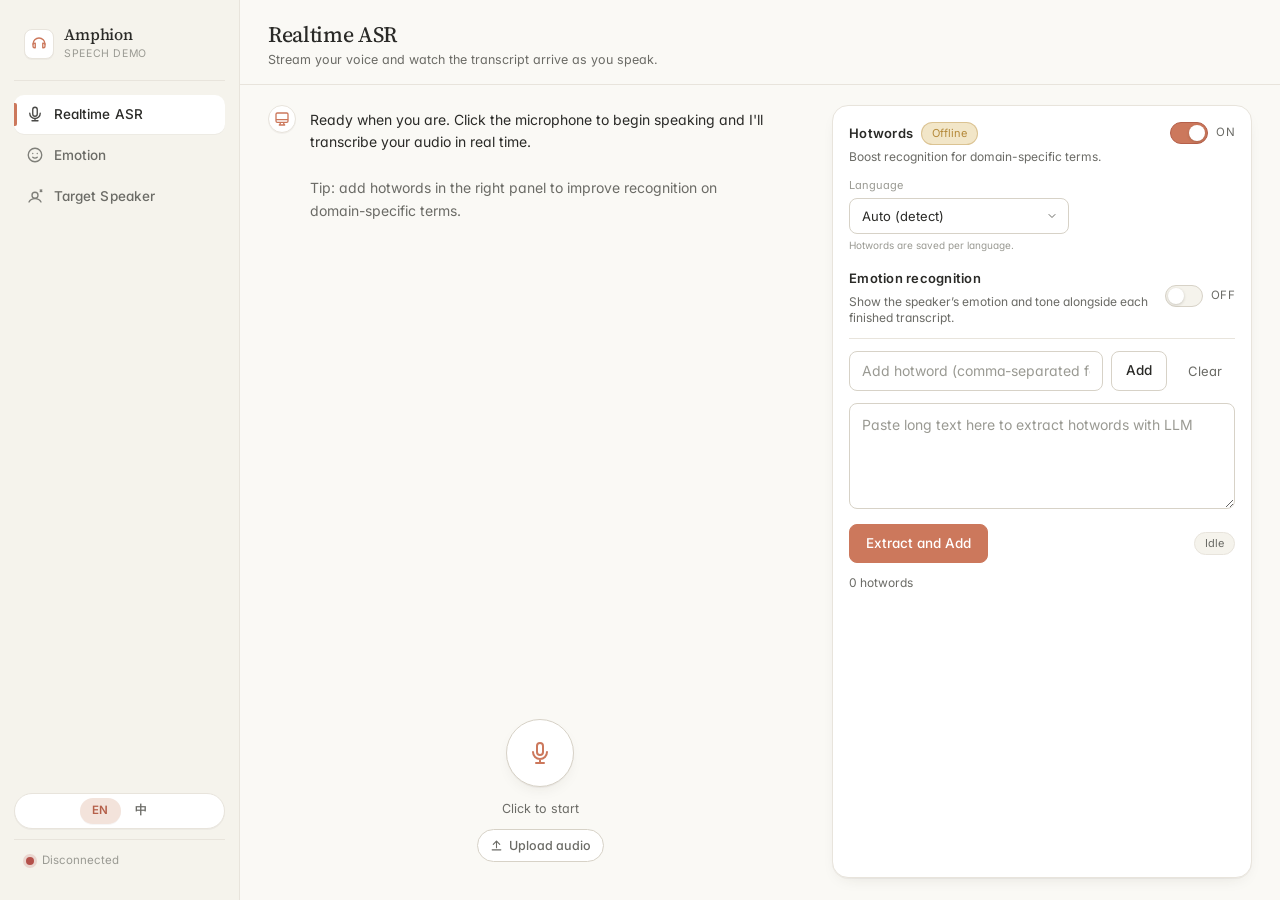
==== frontend/index.html @ e6452154 "feat: audio analyze API, REST uploads, and doc address updates Add POST /api/audio/analyze with text" ====
<!DOCTYPE html>
<html lang="en">
<head>
  <meta charset="UTF-8" />
  <meta name="viewport" content="width=device-width, initial-scale=1.0" />
  <title data-i18n-doc-title="asr.titleTag" data-i18n="asr.titleTag">Amphion Demo</title>
  <link rel="preconnect" href="https://fonts.googleapis.com" />
  <link rel="preconnect" href="https://fonts.gstatic.com" crossorigin />
  <link
    href="https://fonts.googleapis.com/css2?family=Inter:wght@300;400;500;600&family=Source+Serif+4:wght@400;500;600&display=swap"
    rel="stylesheet"
  />
  <!-- Pre-compiled Tailwind utilities (see scripts/build_tailwind.sh).
       Loaded before style.css so our custom rules win on equal specificity. -->
  <link rel="stylesheet" href="tailwind.css" />
  <link rel="stylesheet" href="style.css" />
</head>
<body data-page="asr">
  <div class="app-shell">
    <!-- Sidebar is injected by sidebar.js -->
    <main class="app-main">
      <header class="page-header">
        <div>
          <h1 class="page-title" data-i18n="asr.title">Realtime ASR</h1>
          <p class="page-sub" data-i18n="asr.subtitle">Stream your voice and watch the transcript arrive as you speak.</p>
        </div>
      </header>

      <div class="page-content">
        <div class="flex-1 min-h-0 flex flex-col lg:flex-row gap-5">
          <section class="flex-1 min-h-0 flex flex-col">
            <div id="chat-area" class="flex-1 min-h-0 overflow-y-auto pr-1 mb-4">
              <div class="chat-row chat-row-ai chat-bubble-float">
                <div class="flex gap-3 max-w-2xl items-start">
                  <div class="chat-avatar flex-shrink-0">
                    <svg class="w-4 h-4" fill="none" stroke="currentColor" viewBox="0 0 24 24">
                      <path stroke-linecap="round" stroke-linejoin="round" stroke-width="2"
                            d="M9.75 17L9 20l-1 1h8l-1-1-.75-3M3 13h18M5 17h14a2 2 0 002-2V5a2 2 0 00-2-2H5a2 2 0 00-2 2v10a2 2 0 002 2z"/>
                    </svg>
                  </div>
                  <div class="chat-bubble chat-bubble-ai leading-relaxed" data-i18n-html="asr.greeting.html">
                    Ready when you are. Click the microphone to begin speaking and I'll transcribe your audio in real time.
                    <br/><br/>
                    <span class="text-muted">Tip: add hotwords in the right panel to improve recognition on domain-specific terms.</span>
                  </div>
                </div>
              </div>
            </div>

            <div class="flex-shrink-0 flex flex-col items-center pb-4 pt-2">
              <div class="mic-btn-wrapper">
                <div class="pulse-ring"></div>
                <div class="pulse-ring"></div>
                <div class="pulse-ring"></div>
                <button id="mic-btn" class="mic-btn" type="button"
                        data-i18n-attr-aria-label="asr.mic.aria" aria-label="Toggle microphone">
                  <svg id="mic-icon" class="w-6 h-6" fill="none" stroke="currentColor" viewBox="0 0 24 24">
                    <path stroke-linecap="round" stroke-linejoin="round" stroke-width="2"
                          d="M19 11a7 7 0 01-7 7m0 0a7 7 0 01-7-7m7 7v4m0 0H8m4 0h4m-4-8a3 3 0 01-3-3V5a3 3 0 116 0v6a3 3 0 01-3 3z"/>
                  </svg>
                </button>
              </div>
              <p id="mic-status" data-i18n="asr.mic.start">Click to start</p>
              <div class="upload-row">
                <input id="upload-input" type="file" accept="audio/*" hidden />
                <button id="upload-btn" class="btn-upload" type="button"
                        data-i18n-attr-aria-label="asr.upload.aria"
                        aria-label="Upload audio file">
                  <svg class="upload-icon" viewBox="0 0 24 24" fill="none" stroke="currentColor"
                       stroke-width="2" stroke-linecap="round" stroke-linejoin="round" aria-hidden="true">
                    <path d="M12 16V4"/>
                    <path d="M6 10l6-6 6 6"/>
                    <path d="M4 20h16"/>
                  </svg>
                  <span class="btn-upload-label" data-i18n="asr.upload.label">Upload audio</span>
                </button>
                <span id="upload-status" class="upload-status" hidden></span>
              </div>
            </div>
          </section>

          <aside class="lg:w-[380px] xl:w-[420px] flex-shrink-0 min-h-0">
            <div id="hotword-panel" class="paper-card p-4 h-full flex flex-col">
              <div class="flex items-start justify-between gap-3 mb-3">
                <div>
                  <div class="flex items-center gap-2">
                    <span class="text-[13px] font-semibold" style="letter-spacing:0.02em"
                          data-i18n="asr.hotword.title">Hotwords</span>
                    <span id="hotword-sync-status" class="status-pill" data-state="waiting">Waiting</span>
                  </div>
                  <p class="text-xs text-muted mt-1" data-i18n="asr.hotword.tip">Boost recognition for domain-specific terms.</p>
                  <div class="mt-3">
                    <label for="asr-lang-select" class="block text-[11px] text-faint mb-1"
                           data-i18n="asr.hotword.lang">Language</label>
                    <select id="asr-lang-select" class="asr-lang-select w-full max-w-[220px]"
                            data-i18n-attr-aria-label="asr.hotword.langSelect.aria"
                            aria-label="ASR input language">
                      <option value="auto" data-i18n="asr.hotword.langOption.auto">Auto (detect)</option>
                      <option value="chinese" data-i18n="asr.hotword.langOption.chinese">Chinese</option>
                      <option value="english" data-i18n="asr.hotword.langOption.english">English</option>
                      <option value="indonesian" data-i18n="asr.hotword.langOption.indonesian">Indonesian</option>
                      <option value="thai" data-i18n="asr.hotword.langOption.thai">Thai</option>
                    </select>
                    <p class="text-[10px] text-faint mt-1" data-i18n="asr.hotword.langTip">Hotwords are saved per language.</p>
                  </div>
                </div>

                <label for="hotword-enabled" class="hotword-switch"
                       data-i18n-attr-title="asr.hotword.toggle.title" title="Toggle hotword influence">
                  <input id="hotword-enabled" type="checkbox" checked />
                  <span class="hotword-switch-track"></span>
                  <span class="hotword-switch-label" data-i18n="asr.hotword.toggle.on">ON</span>
                </label>
              </div>

              <div class="flex items-center justify-between gap-3 mb-3 pb-3"
                   style="border-bottom:1px solid var(--line)">
                <div class="min-w-0">
                  <span class="text-[13px] font-semibold" style="letter-spacing:0.02em"
                        data-i18n="asr.emotion.title">Emotion recognition</span>
                  <p class="text-xs text-muted mt-1"
                     data-i18n="asr.emotion.tip">Attach SER and SEC to the final transcript.</p>
                </div>
                <label for="emotion-toggle" class="hotword-switch"
                       data-i18n-attr-title="asr.emotion.toggle.title"
                       title="Toggle emotion recognition">
                  <input id="emotion-toggle" type="checkbox" />
                  <span class="hotword-switch-track"></span>
                  <span id="emotion-toggle-label" class="hotword-switch-label">OFF</span>
                </label>
              </div>

              <div class="flex gap-2 mb-3">
                <input id="hotword-input" type="text" class="hotword-input flex-1"
                       data-i18n-attr-placeholder="asr.hotword.placeholder"
                       placeholder="Add hotword (comma-separated for batch)" />
                <button id="hotword-add-btn" class="btn-secondary" data-i18n="asr.hotword.add">Add</button>
                <button id="hotword-clear-btn" class="btn-ghost" data-i18n="asr.hotword.clear">Clear</button>
              </div>

              <div class="mb-3">
                <textarea id="hotword-textarea" class="hotword-textarea w-full" rows="4"
                          data-i18n-attr-placeholder="asr.hotword.textarea.placeholder"
                          placeholder="Paste long text here to extract hotwords with LLM"></textarea>
                <div class="mt-2 flex items-center justify-between gap-2">
                  <button id="hotword-extract-btn" class="btn-primary" data-i18n="asr.hotword.extract">Extract and Add</button>
                  <span id="hotword-extract-status" class="hotword-extract-status">Idle</span>
                </div>
              </div>

              <div class="flex items-center text-xs text-muted mb-2">
                <span id="hotword-count">0 hotwords</span>
              </div>

              <div id="hotword-list" class="flex flex-wrap gap-2 min-h-[32px] overflow-y-auto pr-1"></div>
            </div>
          </aside>
        </div>
      </div>
    </main>
  </div>

  <script src="i18n.js"></script>
  <!-- All three demo pages share the same SPA shell, so every entry
       HTML loads every page module. The router (router.js) decides
       which one to mount based on body[data-page]. -->
  <script src="audio-upload.js"></script>
  <script src="streaming-text.js"></script>
  <script src="app.js"></script>
  <script src="emotion-app.js"></script>
  <script src="tsasr-app.js"></script>
  <script src="sidebar.js"></script>
  <script src="router.js"></script>
</body>
</html>
---- frontend/style.css ----
/* ============================================================
   Amphion Demo · Claude-style "paper" light theme
   ============================================================ */

/* -------------------- Design tokens -------------------- */
:root {
  --paper: #FAF9F5;
  --paper-sunk: #F5F3EC;
  --paper-elev: #FFFFFF;

  --ink: #2A2A27;
  --ink-mute: #6B6B66;
  --ink-faint: #9A9A93;
  --ink-ghost: rgba(42, 42, 39, 0.08);

  --line: #E8E4DC;
  --line-soft: #F1EDE5;
  --line-strong: #D7D2C7;

  --accent: #CC785C;
  --accent-deep: #B5604A;
  --accent-soft: #F3E3DB;
  --accent-ghost: rgba(204, 120, 92, 0.12);

  --ok: #6F8F6B;
  --ok-soft: #E4EEDF;
  --warn: #B58A3B;
  --warn-soft: #F2E6C8;
  --danger: #B4504A;
  --danger-soft: #F3DAD7;
  --info: #4F7C9A;
  --info-soft: #DCE7EF;

  --shadow-xs: 0 1px 0 rgba(52, 44, 30, 0.04);
  --shadow-sm: 0 1px 2px rgba(52, 44, 30, 0.05);
  --shadow-md: 0 6px 18px -10px rgba(52, 44, 30, 0.18),
               0 1px 0 rgba(52, 44, 30, 0.04);
  --shadow-lg: 0 14px 36px -18px rgba(52, 44, 30, 0.22),
               0 1px 0 rgba(52, 44, 30, 0.04);

  --radius-sm: 8px;
  --radius-md: 12px;
  --radius-lg: 16px;
  --radius-xl: 20px;

  --font-sans: 'Inter', ui-sans-serif, system-ui, -apple-system, 'Segoe UI',
               sans-serif;
  --font-serif: ui-serif, 'Source Serif 4', 'Source Serif Pro', Georgia, Cambria,
                'Times New Roman', Times, serif;

  --sidebar-w: 240px;
}

/* -------------------- Base -------------------- */
*,
*::before,
*::after {
  box-sizing: border-box;
}

html,
body {
  margin: 0;
  padding: 0;
}

body {
  min-height: 100vh;
  background: var(--paper);
  color: var(--ink);
  font-family: var(--font-sans);
  font-feature-settings: 'ss01', 'cv11';
  -webkit-font-smoothing: antialiased;
  -moz-osx-font-smoothing: grayscale;
  line-height: 1.55;
  overflow: hidden;
}

::selection {
  background: var(--accent-ghost);
  color: var(--ink);
}

h1,
h2,
h3 {
  font-family: var(--font-serif);
  font-weight: 500;
  letter-spacing: -0.01em;
  color: var(--ink);
}

a {
  color: inherit;
}

button {
  font-family: inherit;
}

/* -------------------- App shell -------------------- */
.app-shell {
  display: flex;
  min-height: 100vh;
  height: 100vh;
  width: 100%;
}

.app-main {
  flex: 1 1 auto;
  min-width: 0;
  min-height: 0;
  display: flex;
  flex-direction: column;
  position: relative;
}

/* -------------------- Sidebar -------------------- */
.app-sidebar {
  flex: 0 0 var(--sidebar-w);
  width: var(--sidebar-w);
  height: 100vh;
  position: sticky;
  top: 0;
  display: flex;
  flex-direction: column;
  padding: 22px 14px 18px;
  background: var(--paper-sunk);
  border-right: 1px solid var(--line);
  z-index: 10;
}

.app-brand {
  display: flex;
  align-items: center;
  gap: 10px;
  padding: 4px 10px 18px;
  border-bottom: 1px solid var(--line);
  margin-bottom: 12px;
}

.app-brand-logo {
  width: 30px;
  height: 30px;
  border-radius: 8px;
  background: var(--paper-elev);
  border: 1px solid var(--line);
  display: flex;
  align-items: center;
  justify-content: center;
  color: var(--accent);
  box-shadow: var(--shadow-xs);
}

.app-brand-title {
  font-family: var(--font-serif);
  font-size: 16px;
  font-weight: 500;
  letter-spacing: -0.01em;
  line-height: 1.1;
}

.app-brand-sub {
  font-size: 10.5px;
  color: var(--ink-faint);
  letter-spacing: 0.06em;
  text-transform: uppercase;
  margin-top: 2px;
}

.app-nav {
  display: flex;
  flex-direction: column;
  gap: 2px;
  flex: 1 1 auto;
  min-height: 0;
  overflow-y: auto;
  padding: 2px 0;
}

.app-nav-item {
  display: flex;
  align-items: center;
  gap: 10px;
  padding: 9px 12px;
  border-radius: 10px;
  color: var(--ink-mute);
  text-decoration: none;
  font-size: 13.5px;
  font-weight: 500;
  letter-spacing: 0.005em;
  position: relative;
  transition:
    color 0.18s ease,
    background-color 0.18s ease;
}

.app-nav-item:hover {
  color: var(--ink);
  background: rgba(42, 42, 39, 0.04);
}

.app-nav-item.is-active {
  color: var(--ink);
  background: var(--paper-elev);
  box-shadow: var(--shadow-xs);
}

.app-nav-item.is-active::before {
  content: '';
  position: absolute;
  left: 0;
  top: 8px;
  bottom: 8px;
  width: 3px;
  border-radius: 0 2px 2px 0;
  background: var(--accent);
}

.app-nav-item .app-nav-icon {
  width: 18px;
  height: 18px;
  flex-shrink: 0;
  color: currentColor;
  opacity: 0.85;
}

.app-sidebar-foot {
  margin-top: 10px;
  padding: 12px;
  border-top: 1px solid var(--line);
  display: flex;
  align-items: center;
  gap: 8px;
  font-size: 11.5px;
  color: var(--ink-faint);
}

.app-conn-dot {
  width: 8px;
  height: 8px;
  border-radius: 50%;
  background: var(--ink-faint);
  box-shadow: 0 0 0 3px rgba(154, 154, 147, 0.12);
  transition:
    background-color 0.24s ease,
    box-shadow 0.24s ease;
  flex-shrink: 0;
}

.app-conn-dot[data-state='ready'],
.app-conn-dot[data-state='connected'] {
  background: var(--ok);
  box-shadow: 0 0 0 3px rgba(111, 143, 107, 0.18);
}

.app-conn-dot[data-state='pending'],
.app-conn-dot[data-state='listening'],
.app-conn-dot[data-state='analyzing'],
.app-conn-dot[data-state='busy'] {
  background: var(--accent);
  box-shadow: 0 0 0 3px rgba(204, 120, 92, 0.18);
}

.app-conn-dot[data-state='error'] {
  background: var(--danger);
  box-shadow: 0 0 0 3px rgba(180, 80, 74, 0.18);
}

.app-conn-label {
  white-space: nowrap;
  overflow: hidden;
  text-overflow: ellipsis;
}

/* -------------------- Language toggle -------------------- */
.app-lang-toggle {
  margin-top: 10px;
  padding: 4px;
  display: inline-flex;
  align-self: stretch;
  align-items: center;
  justify-content: center;
  gap: 2px;
  background: var(--paper-elev);
  border: 1px solid var(--line);
  border-radius: 999px;
  box-shadow: var(--shadow-xs);
}

.app-lang-btn {
  appearance: none;
  -webkit-appearance: none;
  border: none;
  background: transparent;
  color: var(--ink-mute);
  font-family: inherit;
  font-size: 11.5px;
  font-weight: 600;
  letter-spacing: 0.04em;
  padding: 4px 12px;
  min-width: 36px;
  border-radius: 999px;
  cursor: pointer;
  transition:
    color 0.18s ease,
    background-color 0.18s ease;
}

.app-lang-btn:hover {
  color: var(--ink);
}

.app-lang-btn.is-active {
  background: var(--accent-soft);
  color: var(--accent-deep);
  box-shadow: var(--shadow-xs);
}

.app-lang-btn:focus-visible {
  outline: 2px solid var(--accent);
  outline-offset: 1px;
}

/* -------------------- Page header -------------------- */
.page-header {
  padding: 22px 28px 14px;
  border-bottom: 1px solid var(--line);
  display: flex;
  align-items: flex-end;
  justify-content: space-between;
  gap: 16px;
  flex-shrink: 0;
}

.page-title {
  font-family: var(--font-serif);
  font-size: 22px;
  font-weight: 500;
  line-height: 1.1;
  letter-spacing: -0.015em;
}

.page-sub {
  font-size: 12.5px;
  color: var(--ink-mute);
  margin-top: 4px;
}

.page-content {
  flex: 1 1 auto;
  min-height: 0;
  display: flex;
  flex-direction: column;
  padding: 20px 28px 22px;
  overflow: hidden;
}

/* -------------------- Cards -------------------- */
.glass-card,
.paper-card {
  background: var(--paper-elev);
  border: 1px solid var(--line);
  border-radius: var(--radius-lg);
  box-shadow: var(--shadow-md);
}

/* -------------------- Chat bubbles (Claude-style) -------------------- */
#chat-area {
  scroll-behavior: smooth;
  overscroll-behavior-y: contain;
  scrollbar-color: var(--line-strong) transparent;
  scrollbar-width: thin;
}

#chat-area::-webkit-scrollbar {
  width: 8px;
}

#chat-area::-webkit-scrollbar-track {
  background: transparent;
}

#chat-area::-webkit-scrollbar-thumb {
  background: var(--line-strong);
  border-radius: 4px;
}

#chat-area::-webkit-scrollbar-thumb:hover {
  background: var(--ink-faint);
}

.chat-row {
  display: flex;
  margin-bottom: 14px;
}

.chat-row-user {
  justify-content: flex-end;
}

.chat-row-ai {
  justify-content: flex-start;
}

.chat-bubble {
  border-radius: var(--radius-lg);
  max-width: min(86%, 680px);
  padding: 12px 14px;
  font-size: 14px;
  color: var(--ink);
}

.chat-bubble-user {
  max-width: 78%;
  background: var(--paper-sunk);
  border: 1px solid var(--line);
  border-top-right-radius: 6px;
  color: var(--ink);
  box-shadow: var(--shadow-xs);
}

.chat-bubble-ai {
  background: transparent;
  border: none;
  padding: 4px 2px 6px;
  color: var(--ink);
  position: relative;
  overflow: hidden;
}

.chat-bubble-ai.ai-processing::after {
  content: '';
  position: absolute;
  left: 2px;
  right: 2px;
  bottom: -2px;
  height: 1px;
  background: linear-gradient(
    90deg,
    transparent 0%,
    var(--accent) 40%,
    var(--accent) 60%,
    transparent 100%
  );
  background-size: 220% 100%;
  animation: ai-processing-flow 1.6s linear infinite;
  opacity: 0.7;
}

@keyframes ai-processing-flow {
  0% {
    background-position: 180% 0;
  }
  100% {
    background-position: -80% 0;
  }
}

.chat-avatar {
  width: 28px;
  height: 28px;
  border-radius: 999px;
  border: 1px solid var(--line);
  background: var(--paper-elev);
  color: var(--accent);
  display: flex;
  align-items: center;
  justify-content: center;
  box-shadow: var(--shadow-xs);
}

.chat-avatar svg {
  color: var(--accent);
}

.chat-bubble-user .user-voice-label {
  color: var(--ink);
  font-weight: 500;
}

.chat-bubble-user svg {
  color: var(--ink-mute);
}

.waveform-bar {
  background: var(--accent);
  opacity: 0.7;
  width: 3px;
  border-radius: 999px;
}

.chat-bubble-float {
  animation: bubble-float-in 0.32s cubic-bezier(0.2, 0.72, 0.2, 1);
}

@keyframes bubble-float-in {
  0% {
    opacity: 0;
    transform: translateY(6px);
  }
  100% {
    opacity: 1;
    transform: translateY(0);
  }
}

.chat-bubble-discard {
  animation: bubble-discard 0.3s cubic-bezier(0.4, 0, 1, 1) forwards;
  overflow: hidden;
}

@keyframes bubble-discard {
  0% {
    opacity: 1;
    max-height: 120px;
  }
  100% {
    opacity: 0;
    max-height: 0;
    margin-top: 0;
    margin-bottom: 0;
    padding-top: 0;
    padding-bottom: 0;
  }
}

.hotword-hit {
  display: inline;
  padding: 0 4px;
  margin: 0 1px;
  border-radius: 5px;
  color: var(--accent-deep);
  background: var(--accent-soft);
  border: 1px solid rgba(204, 120, 92, 0.24);
}

/* -------------------- Streaming text crossfade --------------------
   Each update of a streaming bubble inserts a new ``.text-frame`` layer
   that fades in while the previous layer fades out on top of it. Both
   layers live in the same CSS Grid cell so the paragraph's height /
   width is determined by the union of the two during the swap, then
   relaxes to the new layer once the leaving frame is removed.

   This is intentionally simpler than per-character diffing — see the
   companion comment in frontend/streaming-text.js for the rationale.
   The trade-off is that unchanged glyphs also briefly re-fade on every
   partial, but the visual result is a calm crossfade rather than a
   busy left-to-right wave that draws the eye away from the content. */
.bubble-text {
  display: inline-grid;
  white-space: pre-wrap;
  word-break: break-word;
}

.bubble-text > .text-frame {
  /* Stack every layer in the same cell so they overlap pixel-perfectly
     during the crossfade window. */
  grid-column: 1;
  grid-row: 1;
  white-space: pre-wrap;
  word-break: break-word;
  line-height: inherit;
}

.bubble-text > .text-frame.is-current {
  animation: text-frame-in 0.32s ease-out;
}

.bubble-text > .text-frame.is-leaving {
  /* ``forwards`` keeps opacity at 0 between the animation finishing and
     the JS cleanup yanking the node, so we never see a single-frame
     flash of the leaving text after its fade completes. */
  pointer-events: none;
  animation: text-frame-out 0.28s ease-in forwards;
}

/* Hotword highlight applied to runs inside the final ``is-current``
   layer. ``applyHotwordHighlights`` rewrites the layer's innerHTML to
   wrap matching substrings in ``<mark class="is-hotword">``; we strip
   the browser's default yellow ``mark`` styling and reapply the brand
   accent palette. Each match is one continuous element so we don't
   need the per-char ``:has``-based boundary rules the diff version
   relied on. */
.bubble-text .is-hotword,
.bubble-text mark.is-hotword {
  color: var(--accent-deep);
  background: var(--accent-soft);
  font-weight: 500;
  /* tiny vertical breathing room via box-shadow inset rather than
     padding so the glyph baseline doesn't shift */
  box-shadow: inset 0 -1px 0 rgba(181, 96, 74, 0.35);
  border-radius: 4px;
  padding: 0 2px;
}

@keyframes text-frame-in {
  from { opacity: 0; }
  to   { opacity: 1; }
}

@keyframes text-frame-out {
  from { opacity: 1; }
  to   { opacity: 0; }
}

@media (prefers-reduced-motion: reduce) {
  /* Honour the OS-level "reduce motion" preference: snap text in / out
     instantly so users sensitive to motion still see updated bubbles
     without any visible transition. */
  .bubble-text > .text-frame.is-current,
  .bubble-text > .text-frame.is-leaving {
    animation-duration: 0.001s;
  }
}

/* -------------------- Shimmer -------------------- */
.shimmer-line {
  background: linear-gradient(
    90deg,
    var(--line-soft) 0%,
    rgba(232, 228, 220, 0.4) 50%,
    var(--line-soft) 100%
  );
  background-size: 200% 100%;
  border-radius: 4px;
  animation: shimmer 1.6s ease-in-out infinite;
}

@keyframes shimmer {
  0% {
    background-position: 200% 0;
  }
  100% {
    background-position: -200% 0;
  }
}

/* -------------------- Mic button -------------------- */
.mic-btn-wrapper {
  position: relative;
  display: flex;
  align-items: center;
  justify-content: center;
}

.pulse-ring {
  position: absolute;
  width: 72px;
  height: 72px;
  border-radius: 50%;
  border: 1.5px solid var(--accent);
  opacity: 0;
  pointer-events: none;
  transition: opacity 0.3s ease;
}

.pulse-ring.active {
  opacity: 0.5;
  animation: pulse-expand 2.2s ease-out infinite;
}

.pulse-ring.active:nth-child(2),
.pulse-ring.active:nth-child(3) {
  display: none;
}

@keyframes pulse-expand {
  0% {
    transform: scale(1);
    opacity: 0.45;
  }
  100% {
    transform: scale(1.85);
    opacity: 0;
  }
}

.mic-btn {
  width: 68px;
  height: 68px;
  border-radius: 50%;
  border: 1.5px solid var(--line-strong);
  cursor: pointer;
  background: var(--paper-elev);
  color: var(--accent);
  display: flex;
  align-items: center;
  justify-content: center;
  box-shadow: var(--shadow-md);
  transition:
    transform 0.22s ease,
    box-shadow 0.22s ease,
    border-color 0.22s ease,
    background-color 0.22s ease,
    color 0.22s ease;
  position: relative;
  z-index: 1;
}

.mic-btn:hover:not([disabled]) {
  transform: scale(1.05);
  border-color: var(--accent);
  box-shadow: var(--shadow-lg);
}

.mic-btn:active:not([disabled]) {
  transform: scale(0.97);
}

.mic-btn[disabled] {
  opacity: 0.5;
  cursor: not-allowed;
}

.mic-btn.recording {
  background: var(--accent);
  border-color: var(--accent-deep);
  color: var(--paper-elev);
  box-shadow:
    0 10px 28px -12px rgba(204, 120, 92, 0.55),
    0 1px 0 rgba(52, 44, 30, 0.04);
  animation: mic-breathe 1.8s ease-in-out infinite;
}

@keyframes mic-breathe {
  0%, 100% {
    box-shadow:
      0 10px 24px -14px rgba(204, 120, 92, 0.5),
      0 0 0 0 rgba(204, 120, 92, 0.18);
  }
  50% {
    box-shadow:
      0 14px 28px -14px rgba(204, 120, 92, 0.6),
      0 0 0 10px rgba(204, 120, 92, 0.06);
  }
}

#mic-status,
.mic-status-label {
  font-size: 12.5px;
  color: var(--ink-mute);
  margin-top: 12px;
}

/* -------------------- Replay button --------------------
   ``.bubble-replay-slot`` is the placeholder rendered into the bubble
   skeleton from page load. It MUST occupy the exact box the eventual
   ``.replay-btn`` will take so the moment the final response arrives
   and ``applyReplayButton`` swaps the placeholder for a real button,
   no width is added to the flex row and the wrapped text doesn't
   reflow. The button itself layers ``.replay-btn`` on top of the same
   ``.bubble-replay-slot`` class, so its own width/margin rule wins for
   the visual chrome (border, background, hover) while the slot rule
   keeps the reserved geometry consistent across both states. */
.bubble-replay-slot {
  display: inline-flex;
  width: 22px;
  height: 22px;
  margin-left: 4px;
  flex-shrink: 0;
  vertical-align: middle;
}

.replay-btn {
  display: inline-flex;
  align-items: center;
  justify-content: center;
  width: 22px;
  height: 22px;
  border-radius: 50%;
  border: 1px solid var(--line-strong);
  background: var(--paper-elev);
  color: var(--ink-mute);
  cursor: pointer;
  transition: all 0.18s ease;
  padding: 0;
  flex-shrink: 0;
  margin-left: 4px;
}

.replay-btn:hover {
  background: var(--accent-soft);
  color: var(--accent-deep);
  border-color: var(--accent);
  transform: scale(1.08);
}

.replay-btn.is-playing {
  color: var(--accent-deep);
  border-color: var(--accent);
  background: var(--accent-soft);
  animation: replay-pulse 1s ease-in-out infinite;
}

@keyframes replay-pulse {
  0%, 100% { opacity: 1; }
  50% { opacity: 0.65; }
}

/* -------------------- Status pills -------------------- */
.status-pill {
  font-size: 11px;
  padding: 2px 10px;
  border-radius: 999px;
  border: 1px solid var(--line);
  background: var(--paper-sunk);
  color: var(--ink-mute);
  display: inline-flex;
  align-items: center;
  gap: 5px;
}

.status-pill[data-state='ready'],
.status-pill[data-state='synced'] {
  border-color: rgba(111, 143, 107, 0.4);
  background: var(--ok-soft);
  color: var(--ok);
}

.status-pill[data-state='listening'],
.status-pill[data-state='recording'],
.status-pill[data-state='analyzing'],
.status-pill[data-state='busy'],
.status-pill[data-state='pending'] {
  border-color: rgba(204, 120, 92, 0.4);
  background: var(--accent-soft);
  color: var(--accent-deep);
}

.status-pill[data-state='done'] {
  border-color: rgba(111, 143, 107, 0.4);
  background: var(--ok-soft);
  color: var(--ok);
}

.status-pill[data-state='error'] {
  border-color: rgba(180, 80, 74, 0.4);
  background: var(--danger-soft);
  color: var(--danger);
}

.status-pill[data-state='offline'],
.status-pill[data-state='waiting'] {
  border-color: rgba(181, 138, 59, 0.38);
  background: var(--warn-soft);
  color: var(--warn);
}

/* -------------------- Inputs -------------------- */
.hotword-input,
.hotword-textarea {
  background: var(--paper-elev);
  border: 1px solid var(--line-strong);
  border-radius: var(--radius-sm);
  color: var(--ink);
  caret-color: var(--accent);
  padding: 8px 12px;
  outline: none;
  font-size: 14px;
  transition:
    border-color 0.2s ease,
    box-shadow 0.2s ease,
    background-color 0.2s ease;
}

.hotword-textarea {
  padding: 10px 12px;
  line-height: 1.5;
  resize: vertical;
  min-height: 84px;
}

.hotword-input:focus,
.hotword-textarea:focus {
  border-color: var(--accent);
  box-shadow: 0 0 0 3px var(--accent-ghost);
}

.hotword-input::placeholder,
.hotword-textarea::placeholder {
  color: var(--ink-faint);
}

.asr-lang-select {
  background: var(--paper-elev);
  border: 1px solid var(--line-strong);
  border-radius: var(--radius-sm);
  color: var(--ink);
  padding: 7px 32px 7px 12px;
  outline: none;
  font-size: 13px;
  cursor: pointer;
  transition:
    border-color 0.2s ease,
    box-shadow 0.2s ease;
  appearance: none;
  -webkit-appearance: none;
  background-image: url("data:image/svg+xml,%3Csvg xmlns='http://www.w3.org/2000/svg' width='12' height='12' viewBox='0 0 24 24' fill='none' stroke='%236B6B66' stroke-width='2' stroke-linecap='round' stroke-linejoin='round'%3E%3Cpolyline points='6 9 12 15 18 9'/%3E%3C/svg%3E");
  background-repeat: no-repeat;
  background-position: right 10px center;
}

.asr-lang-select:focus {
  border-color: var(--accent);
  box-shadow: 0 0 0 3px var(--accent-ghost);
}

.asr-lang-select option {
  background: var(--paper-elev);
  color: var(--ink);
}

/* -------------------- Generic buttons -------------------- */
.btn-primary {
  padding: 8px 16px;
  border-radius: var(--radius-sm);
  border: 1px solid var(--accent);
  background: var(--accent);
  color: var(--paper-elev);
  font-size: 13.5px;
  font-weight: 500;
  cursor: pointer;
  transition:
    background-color 0.18s ease,
    border-color 0.18s ease,
    transform 0.18s ease;
}

.btn-primary:hover:not(:disabled) {
  background: var(--accent-deep);
  border-color: var(--accent-deep);
}

.btn-primary:active:not(:disabled) {
  transform: translateY(1px);
}

.btn-primary:disabled {
  opacity: 0.5;
  cursor: not-allowed;
}

.btn-secondary {
  padding: 8px 14px;
  border-radius: var(--radius-sm);
  border: 1px solid var(--line-strong);
  background: var(--paper-elev);
  color: var(--ink);
  font-size: 13.5px;
  font-weight: 500;
  cursor: pointer;
  transition:
    background-color 0.18s ease,
    border-color 0.18s ease,
    color 0.18s ease;
}

.btn-secondary:hover:not(:disabled) {
  background: var(--paper-sunk);
  border-color: var(--ink-faint);
}

.btn-ghost {
  padding: 7px 12px;
  border-radius: var(--radius-sm);
  border: 1px solid transparent;
  background: transparent;
  color: var(--ink-mute);
  font-size: 13px;
  cursor: pointer;
  transition:
    color 0.18s ease,
    background-color 0.18s ease;
}

.btn-ghost:hover:not(:disabled) {
  color: var(--ink);
  background: rgba(42, 42, 39, 0.05);
}

.btn-ghost:disabled {
  opacity: 0.5;
  cursor: not-allowed;
}

/* -------------------- Hotword pill -------------------- */
.hotword-pill {
  display: inline-flex;
  align-items: center;
  gap: 6px;
  padding: 4px 10px;
  border-radius: 999px;
  font-size: 12.5px;
  background: var(--paper-sunk);
  color: var(--ink);
  border: 1px solid var(--line);
}

.hotword-pill button {
  all: unset;
  cursor: pointer;
  color: var(--ink-faint);
  font-size: 14px;
  line-height: 1;
  transition: color 0.18s ease;
}

.hotword-pill button:hover {
  color: var(--danger);
}

/* -------------------- Hotword extract status -------------------- */
.hotword-extract-status {
  font-size: 11px;
  border-radius: 999px;
  padding: 2px 10px;
  border: 1px solid var(--line);
  background: var(--paper-sunk);
  color: var(--ink-mute);
}

.hotword-extract-status.is-loading {
  color: var(--info);
  border-color: rgba(79, 124, 154, 0.4);
  background: var(--info-soft);
}

.hotword-extract-status.is-success {
  color: var(--ok);
  border-color: rgba(111, 143, 107, 0.4);
  background: var(--ok-soft);
}

.hotword-extract-status.is-error {
  color: var(--danger);
  border-color: rgba(180, 80, 74, 0.4);
  background: var(--danger-soft);
}

#hotword-extract-btn.is-attention {
  animation: extract-btn-pulse 2.4s ease-in-out infinite;
}

@keyframes extract-btn-pulse {
  0%, 100% {
    box-shadow: 0 0 0 0 rgba(204, 120, 92, 0.0);
  }
  50% {
    box-shadow: 0 0 0 6px rgba(204, 120, 92, 0.09);
  }
}

/* -------------------- Toggle switch -------------------- */
.hotword-switch {
  display: inline-flex;
  align-items: center;
  gap: 8px;
  cursor: pointer;
  user-select: none;
  position: relative;
}

.hotword-switch input {
  position: absolute;
  opacity: 0;
  width: 0;
  height: 0;
}

.hotword-switch-track {
  position: relative;
  width: 38px;
  height: 22px;
  border-radius: 999px;
  border: 1px solid var(--line-strong);
  background: var(--paper-sunk);
  transition: background-color 0.22s ease, border-color 0.22s ease;
}

.hotword-switch-track::after {
  content: '';
  position: absolute;
  top: 2px;
  left: 2px;
  width: 16px;
  height: 16px;
  border-radius: 999px;
  background: var(--paper-elev);
  box-shadow: 0 1px 3px rgba(52, 44, 30, 0.22);
  transition: transform 0.22s ease;
}

.hotword-switch input:checked + .hotword-switch-track {
  background: var(--accent);
  border-color: var(--accent-deep);
}

.hotword-switch input:checked + .hotword-switch-track::after {
  transform: translateX(16px);
  background: var(--paper-elev);
}

.hotword-switch-label {
  letter-spacing: 0.04em;
  color: var(--ink-mute);
  font-size: 11.5px;
}

/* -------------------- Helper text -------------------- */
.text-muted {
  color: var(--ink-mute);
}

.text-faint {
  color: var(--ink-faint);
}

/* -------------------- Toggle arrow (legacy) -------------------- */
.toggle-arrow {
  transition: transform 0.3s ease;
  display: inline-block;
}

/* -------------------- Emotion "listening" dot -------------------- */
.emotion-live-dot {
  width: 10px;
  height: 10px;
  border-radius: 50%;
  background: var(--accent);
  display: inline-block;
  opacity: 0;
  transition: opacity 0.28s ease;
}

.emotion-live-dot.is-active {
  opacity: 1;
  animation: emotion-live-breathe 2s ease-in-out infinite;
}

@keyframes emotion-live-breathe {
  0%, 100% {
    opacity: 0.45;
    transform: scale(0.95);
  }
  50% {
    opacity: 1;
    transform: scale(1.05);
  }
}

/* -------------------- View transitions --------------------
   The SPA router (frontend/router.js) replaces ``<main class="app-main">``
   in place inside ``document.startViewTransition``. The sidebar lives
   outside that subtree and is therefore not part of the cross-fade —
   it just stays put. Only the contents that actually changed (the
   page header text and ``.page-content``) participate in the root
   cross-fade.

   We deliberately do NOT register a ``@view-transition`` rule here;
   that rule only matters for cross-document navigations, which the
   SPA short-circuits.
*/

::view-transition-old(root),
::view-transition-new(root) {
  animation-duration: 140ms;
  animation-timing-function: cubic-bezier(0.2, 0.72, 0.2, 1);
}

::view-transition-old(root) {
  animation-name: page-fade-out;
}

::view-transition-new(root) {
  animation-name: page-fade-in;
}

@keyframes page-fade-out {
  to {
    opacity: 0;
  }
}

@keyframes page-fade-in {
  from {
    opacity: 0;
    transform: translateY(2px);
  }
  to {
    opacity: 1;
    transform: translateY(0);
  }
}

/* -------------------- Responsive -------------------- */
@media (max-width: 768px) {
  body {
    overflow: auto;
  }

  .app-shell {
    flex-direction: column;
    height: auto;
    min-height: 100vh;
  }

  .app-sidebar {
    width: 100%;
    flex-basis: auto;
    height: auto;
    position: sticky;
    top: 0;
    padding: 10px 12px;
    border-right: none;
    border-bottom: 1px solid var(--line);
    flex-direction: row;
    align-items: center;
    gap: 10px;
    background: var(--paper-sunk);
    backdrop-filter: saturate(180%) blur(8px);
  }

  .app-brand {
    padding: 0 8px 0 4px;
    border: none;
    margin: 0;
    flex-shrink: 0;
  }

  .app-brand-text {
    display: none;
  }

  .app-nav {
    flex-direction: row;
    gap: 4px;
    padding: 0;
    overflow-x: auto;
    overflow-y: hidden;
    flex: 1 1 auto;
  }

  .app-nav-item {
    padding: 6px 10px;
    white-space: nowrap;
    font-size: 12.5px;
  }

  .app-nav-item.is-active::before {
    left: 8px;
    right: 8px;
    top: auto;
    bottom: 2px;
    width: auto;
    height: 2px;
    border-radius: 2px 2px 0 0;
  }

  .app-nav-item .app-nav-label {
    display: inline;
  }

  .app-sidebar-foot {
    margin: 0;
    padding: 0 6px;
    border: none;
    flex-shrink: 0;
  }

  .app-conn-label {
    display: none;
  }

  .app-lang-toggle {
    margin: 0;
    padding: 2px;
    align-self: center;
    flex-shrink: 0;
  }

  .app-lang-btn {
    padding: 3px 8px;
    min-width: 28px;
    font-size: 11px;
  }

  .page-header {
    padding: 16px 16px 10px;
  }

  .page-content {
    padding: 14px 16px 18px;
  }

  .mic-btn {
    width: 60px;
    height: 60px;
  }

  .pulse-ring {
    width: 60px;
    height: 60px;
  }
}

/* -------------------- Upload audio file -------------------- */
.upload-row {
  margin-top: 10px;
  display: flex;
  align-items: center;
  gap: 10px;
  flex-wrap: wrap;
  justify-content: center;
  max-width: 100%;
}

.btn-upload {
  display: inline-flex;
  align-items: center;
  gap: 6px;
  padding: 6px 12px;
  border-radius: 999px;
  border: 1px solid var(--line-strong);
  background: var(--paper-elev);
  color: var(--ink-mute);
  font-size: 12.5px;
  font-weight: 500;
  cursor: pointer;
  transition:
    background-color 0.18s ease,
    border-color 0.18s ease,
    color 0.18s ease,
    transform 0.12s ease;
}

.btn-upload:hover:not(:disabled) {
  background: var(--paper-sunk);
  border-color: var(--ink-faint);
  color: var(--ink);
}

.btn-upload:active:not(:disabled) {
  transform: translateY(1px);
}

.btn-upload:disabled {
  opacity: 0.5;
  cursor: not-allowed;
}

.btn-upload .upload-icon {
  width: 13px;
  height: 13px;
  flex-shrink: 0;
  display: inline-block;
}

.btn-upload .btn-upload-label {
  display: inline-block;
}

.enroll-upload-row {
  margin-top: 8px;
  justify-content: flex-start;
}

.upload-status {
  font-size: 11.5px;
  color: var(--ink-mute);
  letter-spacing: 0.01em;
  max-width: 260px;
  text-align: center;
}

.upload-status[data-state="info"] {
  color: var(--ink-mute);
}

.upload-status[data-state="warn"] {
  color: var(--accent-deep, #b07d2a);
}

.upload-status[data-state="success"] {
  color: var(--info, #4a7c59);
}

.upload-status[data-state="error"] {
  color: var(--danger, #b4504a);
}
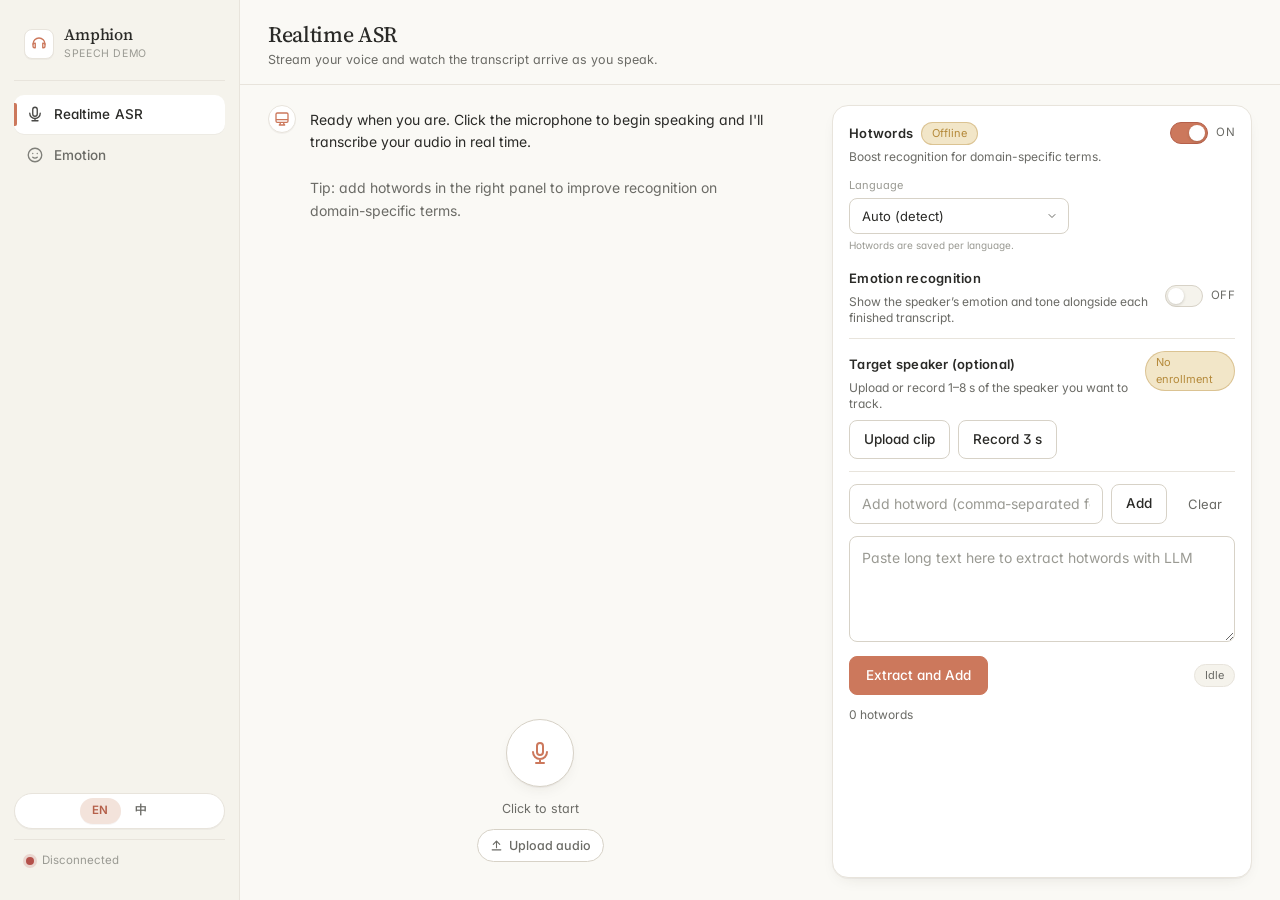
==== commit d4f026a8: "feat: target-speaker enrollment on primary ASR, decouple dual-ASR fusion Replace the standalone TS-A" ====
--- a/frontend/index.html
+++ b/frontend/index.html
@@ -130,6 +130,47 @@
                 </label>
               </div>
 
+              <!-- Target-speaker enrollment (optional).
+                   The clip is uploaded once via POST /api/asr/enrollment and the
+                   resulting opaque id is then forwarded with each WS ``start`` /
+                   REST upload, so the primary model can prepend it into the
+                   TS-ASR dual-audio prompt. Microphone capture is the typical
+                   path; file upload covers headset-less or pre-recorded usage.
+                   Both paths require the mic to be idle (must_before_start).
+              -->
+              <div id="enrollment-card" class="mb-3 pb-3"
+                   style="border-bottom:1px solid var(--line)">
+                <div class="flex items-start justify-between gap-3 mb-2">
+                  <div class="min-w-0">
+                    <span class="text-[13px] font-semibold" style="letter-spacing:0.02em"
+                          data-i18n="asr.enroll.title">Target speaker (optional)</span>
+                    <p class="text-xs text-muted mt-1"
+                       data-i18n="asr.enroll.tip">Upload or record 1–8 s of clean speech.</p>
+                  </div>
+                  <span id="enroll-status-pill" class="status-pill" data-state="waiting"
+                        data-i18n="asr.enroll.status.idle">No enrollment</span>
+                </div>
+
+                <div class="flex flex-wrap items-center gap-2">
+                  <input id="enroll-file-input" type="file" accept="audio/*" hidden />
+                  <button id="enroll-upload-btn" class="btn-secondary" type="button"
+                          data-i18n="asr.enroll.upload">Upload clip</button>
+                  <button id="enroll-record-btn" class="btn-secondary" type="button"
+                          data-i18n="asr.enroll.record">Record 3 s</button>
+                  <button id="enroll-play-btn" class="btn-secondary" type="button" hidden
+                          data-i18n-attr-aria-label="asr.enroll.play.aria"
+                          aria-label="Play enrollment clip">
+                    <svg class="w-3.5 h-3.5" fill="currentColor" viewBox="0 0 20 20" aria-hidden="true">
+                      <path d="M6.3 2.841A1.5 1.5 0 004 4.11V15.89a1.5 1.5 0 002.3 1.269l9.344-5.89a1.5 1.5 0 000-2.538L6.3 2.84z"/>
+                    </svg>
+                    <span data-i18n="asr.enroll.play">Play</span>
+                  </button>
+                  <button id="enroll-clear-btn" class="btn-ghost" type="button" hidden
+                          data-i18n="asr.enroll.clear">Clear</button>
+                </div>
+                <p id="enroll-hint" class="text-[11px] text-faint mt-2" hidden></p>
+              </div>
+
               <div class="flex gap-2 mb-3">
                 <input id="hotword-input" type="text" class="hotword-input flex-1"
                        data-i18n-attr-placeholder="asr.hotword.placeholder"
@@ -166,9 +207,9 @@
        which one to mount based on body[data-page]. -->
   <script src="audio-upload.js"></script>
   <script src="streaming-text.js"></script>
+  <script src="enrollment.js"></script>
   <script src="app.js"></script>
   <script src="emotion-app.js"></script>
-  <script src="tsasr-app.js"></script>
   <script src="sidebar.js"></script>
   <script src="router.js"></script>
 </body>
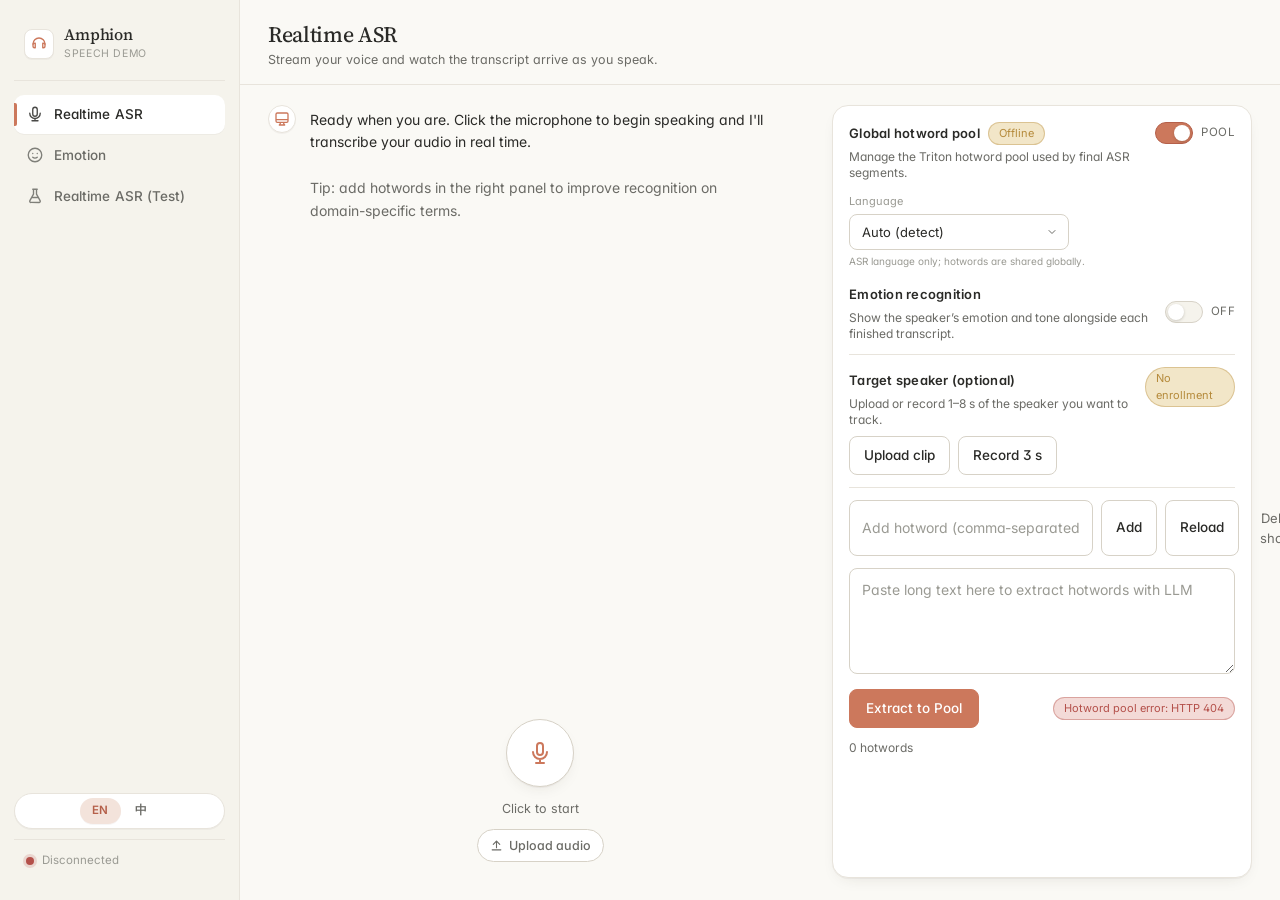
==== commit 6c160730: "feat(asr): add k2 streaming partials Integrate k2 as the streaming partial and endpoint source while" ====
--- a/frontend/index.html
+++ b/frontend/index.html
@@ -176,6 +176,7 @@
                        data-i18n-attr-placeholder="asr.hotword.placeholder"
                        placeholder="Add hotword (comma-separated for batch)" />
                 <button id="hotword-add-btn" class="btn-secondary" data-i18n="asr.hotword.add">Add</button>
+                <button id="hotword-reload-btn" class="btn-secondary" data-i18n="asr.hotword.reload">Reload</button>
                 <button id="hotword-clear-btn" class="btn-ghost" data-i18n="asr.hotword.clear">Clear</button>
               </div>
 
@@ -210,6 +211,7 @@
   <script src="enrollment.js"></script>
   <script src="app.js"></script>
   <script src="emotion-app.js"></script>
+  <script src="app-test.js"></script>
   <script src="sidebar.js"></script>
   <script src="router.js"></script>
 </body>
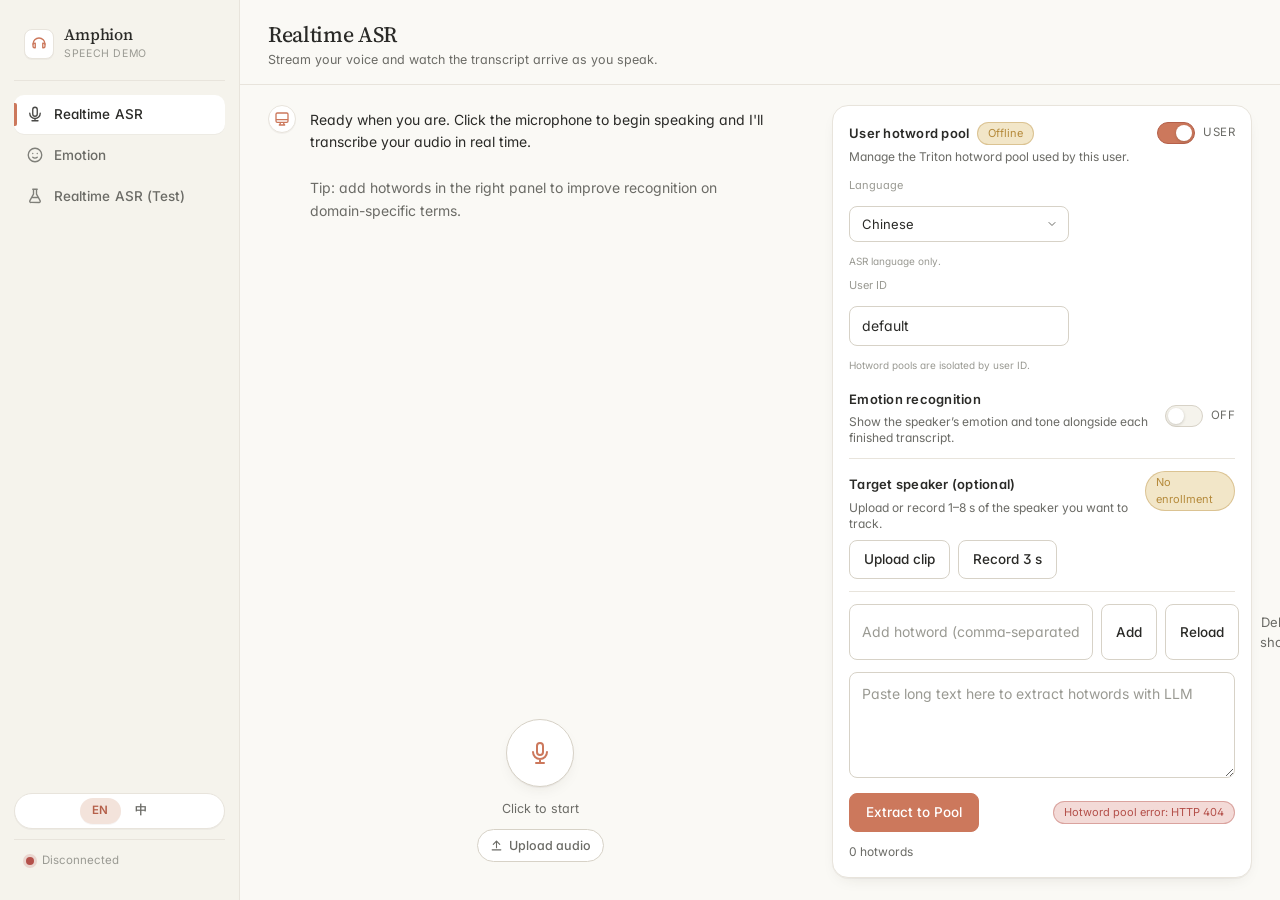
==== commit 14459087: "feat(asr): add user-scoped hotword recall" ====
--- a/frontend/index.html
+++ b/frontend/index.html
@@ -89,19 +89,24 @@
                     <span id="hotword-sync-status" class="status-pill" data-state="waiting">Waiting</span>
                   </div>
                   <p class="text-xs text-muted mt-1" data-i18n="asr.hotword.tip">Boost recognition for domain-specific terms.</p>
-                  <div class="mt-3">
+                  <div class="mt-3 grid gap-2">
                     <label for="asr-lang-select" class="block text-[11px] text-faint mb-1"
                            data-i18n="asr.hotword.lang">Language</label>
                     <select id="asr-lang-select" class="asr-lang-select w-full max-w-[220px]"
                             data-i18n-attr-aria-label="asr.hotword.langSelect.aria"
                             aria-label="ASR input language">
-                      <option value="auto" data-i18n="asr.hotword.langOption.auto">Auto (detect)</option>
                       <option value="chinese" data-i18n="asr.hotword.langOption.chinese">Chinese</option>
                       <option value="english" data-i18n="asr.hotword.langOption.english">English</option>
                       <option value="indonesian" data-i18n="asr.hotword.langOption.indonesian">Indonesian</option>
                       <option value="thai" data-i18n="asr.hotword.langOption.thai">Thai</option>
                     </select>
-                    <p class="text-[10px] text-faint mt-1" data-i18n="asr.hotword.langTip">Hotwords are saved per language.</p>
+                    <p class="text-[10px] text-faint mt-1" data-i18n="asr.hotword.langTip">Only controls ASR input language.</p>
+                    <label for="hotword-user-id" class="block text-[11px] text-faint mb-1"
+                           data-i18n="asr.hotword.user">User ID</label>
+                    <input id="hotword-user-id" type="text" class="hotword-input w-full max-w-[220px]"
+                           data-i18n-attr-placeholder="asr.hotword.user.placeholder"
+                           placeholder="default" />
+                    <p class="text-[10px] text-faint mt-1" data-i18n="asr.hotword.userTip">Hotword pools are isolated by user ID.</p>
                   </div>
                 </div>
 
